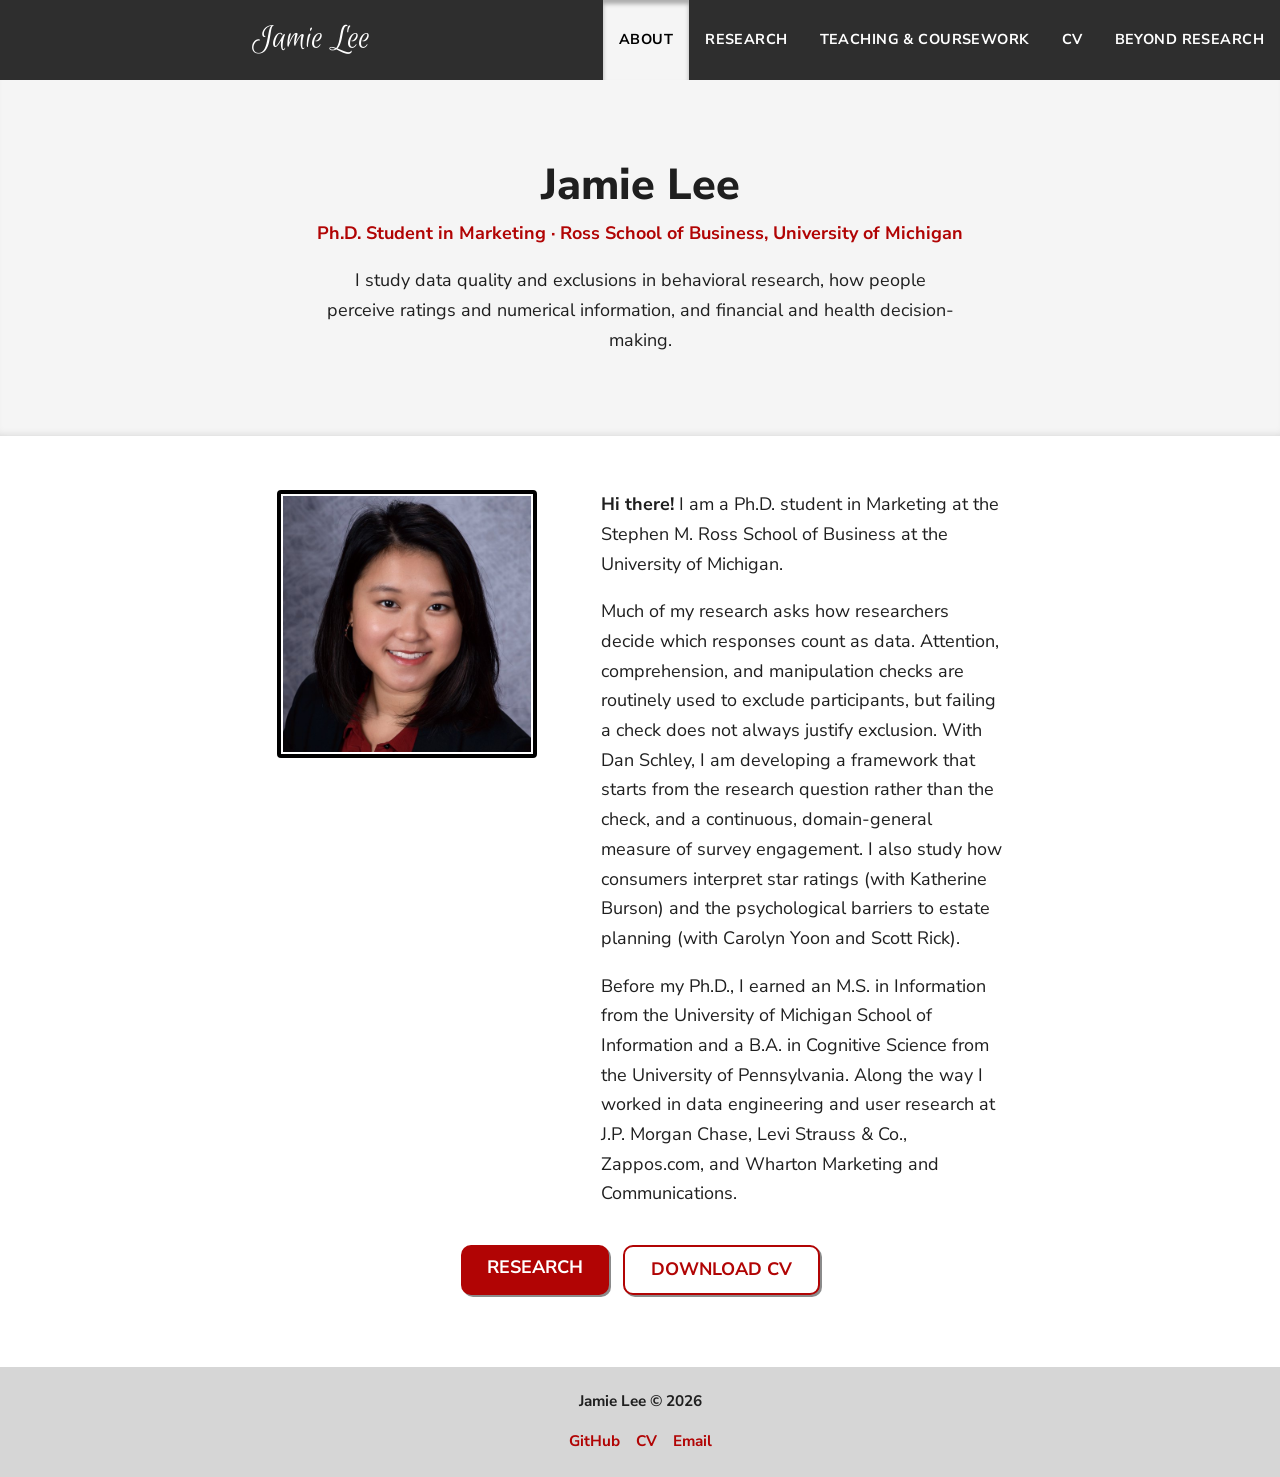
==== index.html @ 676078cd "Add files via upload" ====
<!DOCTYPE html>
<html lang="en">
<head>
    <meta charset="UTF-8">
    <meta name="viewport" content="width=device-width, initial-scale=1.0">
    <meta name="description" content="Jamie Lee, PhD student in Marketing. Research on response quality, measurement, and exclusion in consumer research.">
    <title>Jamie Lee | About</title>
    <link rel="preconnect" href="https://fonts.googleapis.com">
    <link rel="stylesheet" href="https://fonts.googleapis.com/css2?family=Nunito+Sans:wght@400;700;800&family=Euphoria+Script&display=swap">
    <link rel="stylesheet" href="css/style.css">
</head>
<body>
    <header>
        <div id="skip"><a href="#main_content">Skip to Main Content</a></div>
        <a id="logo" href="index.html">Jamie Lee</a>
        <nav aria-label="Main">
            <div class="nav_links" id="nav_links">
                <a href="index.html" class="current" aria-current="page">About</a>
                <a href="research.html">Research</a>
                <a href="teaching.html">Teaching &amp; Coursework</a>
                <a href="cv.html">CV</a>
                <a href="beyond.html">Beyond Research</a>
            </div>
            <button class="hamburger" aria-label="Open navigation menu" aria-controls="nav_links" aria-expanded="false">
                <span></span><span></span><span></span>
            </button>
        </nav>
    </header>

    <main id="main_content">
        <div class="welcome">
            <h1>Jamie Lee</h1>
            <p class="tagline">Ph.D. Student in Marketing &middot; Ross School of Business, University of Michigan</p>
            <p class="interests">I study data quality and exclusions in behavioral research, how people perceive ratings and numerical information, and financial and health decision-making.</p>
        </div>

        <div class="bio">
            <img src="images/headshot.jpg" alt="Headshot of Jamie Lee">
            <div>
                <p><b>Hi there!</b> I am a Ph.D. student in Marketing at the Stephen M. Ross School of Business at the University of Michigan.</p>
                <p>Much of my research asks how researchers decide which responses count as data. Attention, comprehension, and manipulation checks are routinely used to exclude participants, but failing a check does not always justify exclusion. With Dan Schley, I am developing a framework that starts from the research question rather than the check, and a continuous, domain-general measure of survey engagement. I also study how consumers interpret star ratings (with Katherine Burson) and the psychological barriers to estate planning (with Carolyn Yoon and Scott Rick).</p>
                <p>Before my Ph.D., I earned an M.S. in Information from the University of Michigan School of Information and a B.A. in Cognitive Science from the University of Pennsylvania. Along the way I worked in data engineering and user research at J.P. Morgan Chase, Levi Strauss &amp; Co., Zappos.com, and Wharton Marketing and Communications.</p>
            </div>
        </div>

        <div class="button_row">
            <a class="button" href="research.html">Research</a>
            <a class="button secondary" href="files/cv.pdf" target="_blank" rel="noopener">Download CV</a>
        </div>
    </main>

    <footer>
        <p><strong>Jamie Lee &copy; <span id="year"></span></strong></p>
        <p><a href="https://github.com/jamclee" target="_blank" rel="noopener">GitHub</a><a href="cv.html">CV</a><a href="mailto:jamclee@umich.edu">Email</a></p>
    </footer>

    <script src="js/hamburger.js"></script>
</body>
</html>
---- css/style.css ----
/* Visual identity carried over from portfolio-2021:
   dark fixed header, script-font logo, crimson accents, light-gray footer. */

:root {
    --header-bg: #2e2e2e;
    --accent: rgb(177, 4, 4);
    --accent-dark: rgb(126, 2, 2);
    --menu-bg: rgb(245, 245, 245);
    --footer-bg: #d6d6d6;
    --text: #1f1f1f;
    --muted: #5a5a5a;
    --rule: #dcdcdc;
    --header-h: 80px;
}

*, *::before, *::after { box-sizing: border-box; }

html { scroll-behavior: smooth; }

body {
    margin: 0;
    font-family: "Nunito Sans", sans-serif;
    font-size: 17px;
    line-height: 1.65;
    color: var(--text);
    padding-top: var(--header-h);
}

h1, h2, h3, p, ul { margin: 0; }

a { color: var(--accent); font-weight: 700; text-decoration: none; }
a:hover { background-color: var(--accent); color: white; }

:focus-visible {
    outline: 3px solid var(--accent-dark);
    outline-offset: 2px;
}

/* ---------- Header & navigation ---------- */

header {
    position: fixed;
    top: 0;
    width: 100%;
    height: var(--header-h);
    background-color: var(--header-bg);
    z-index: 10;
    display: flex;
    align-items: center;
    justify-content: space-between;
}

#skip a {
    position: absolute;
    top: calc(var(--header-h) + 20px);
    left: -300px;
    padding: 7px;
    background-color: var(--accent-dark);
    color: white;
    border-radius: 0 5px 5px 0;
    transition: left 0.6s ease-out;
}
#skip a:focus { left: 0; }

#logo {
    margin-left: 20px;
    font-family: "Euphoria Script", cursive;
    font-size: 2em;
    color: white;
    font-weight: 400;
}
#logo:hover { background: none; }

.nav_links {
    display: none;
    position: absolute;
    top: var(--header-h);
    right: 0;
    width: 100%;
    background-color: var(--menu-bg);
    box-shadow: 0 2px 4px rgba(0, 0, 0, 0.2);
}
.nav_links.fadein {
    display: flex;
    flex-direction: column;
    animation: fadein 0.25s;
}
@keyframes fadein { from { opacity: 0; } to { opacity: 1; } }

.nav_links a {
    padding: 15px 20px;
    text-align: right;
    color: black;
    text-transform: uppercase;
    font-size: 0.9em;
    letter-spacing: 0.03em;
}
.nav_links a.current,
.nav_links a:hover {
    background-color: var(--accent);
    color: white;
    box-shadow: inset 0 4px 4px rgba(0, 0, 0, 0.3);
}

.hamburger {
    padding: 20px;
    cursor: pointer;
    background: transparent;
    border: none;
}
.hamburger.open { background-color: var(--menu-bg); }
.hamburger span {
    display: block;
    width: 36px;
    height: 3px;
    margin: 7px auto;
    background-color: white;
}
.hamburger.open span { background-color: black; }

/* ---------- Main layout ---------- */

main {
    max-width: 880px;
    margin: 0 auto;
    padding: 6vh 6vw 8vh;
    min-height: calc(100vh - var(--header-h) - 100px);
}

.page_title {
    font-size: 2em;
    font-weight: 800;
    text-align: center;
    line-height: 1.2;
}
.page_subtitle {
    text-align: center;
    color: var(--accent);
    font-weight: 700;
    margin: 8px 0 5vh;
}

section + section { margin-top: 6vh; }

h2 {
    font-size: 1.3em;
    font-weight: 800;
    padding-bottom: 6px;
    margin-bottom: 18px;
    border-bottom: 3px solid var(--accent);
    display: inline-block;
}

h3 { font-size: 1.05em; font-weight: 800; }

p + p { margin-top: 1em; }

.muted { color: var(--muted); font-size: 0.92em; }

/* Placeholder text to replace before publishing */
.todo {
    background-color: #fff3b0;
    border-radius: 3px;
    padding: 0 3px;
}

/* ---------- About (home) ---------- */

.welcome {
    margin: -6vh calc(50% - 50vw) 6vh;
    padding: 9vh 6vw;
    background-color: var(--menu-bg);
    box-shadow: inset 0 -6px 8px -6px rgba(0, 0, 0, 0.15);
    text-align: center;
}
.welcome h1 { font-size: 2.4em; font-weight: 800; line-height: 1.1; }
.welcome .tagline {
    margin-top: 10px;
    color: var(--accent);
    font-weight: 700;
}
.welcome .interests {
    max-width: 640px;
    margin: 18px auto 0;
}

.bio {
    display: flex;
    flex-direction: column;
    align-items: center;
    gap: 4vh;
}
.bio img {
    width: 70vw;
    max-width: 260px;
    padding: 2px;
    border: 4px solid black;
    border-radius: 4px;
}

.button_row {
    display: flex;
    flex-wrap: wrap;
    justify-content: center;
    gap: 14px;
    margin-top: 4vh;
}
.button {
    display: inline-block;
    padding: 8px 26px;
    border-radius: 10px;
    background-color: var(--accent);
    color: white;
    text-transform: uppercase;
    box-shadow: 2px 2px rgb(139, 139, 139);
}
.button.secondary {
    background-color: white;
    color: var(--accent);
    border: 2px solid var(--accent);
}
.button:hover { opacity: 0.85; background-color: var(--accent); color: white; }

/* ---------- Entry lists (research, CV, teaching) ---------- */

.entry {
    padding: 18px 0;
    border-bottom: 1px solid var(--rule);
}
.entry:last-child { border-bottom: none; }

.entry_head {
    display: flex;
    flex-wrap: wrap;
    justify-content: space-between;
    gap: 4px 16px;
}
.entry_meta { color: var(--muted); font-size: 0.92em; white-space: nowrap; }

.status {
    display: inline-block;
    margin-top: 4px;
    padding: 1px 10px;
    border-radius: 999px;
    font-size: 0.8em;
    font-weight: 700;
    background-color: #fddcdc;
    color: var(--accent-dark);
}

details { margin-top: 8px; }
summary {
    cursor: pointer;
    color: var(--accent);
    font-weight: 700;
    font-size: 0.92em;
}
details p { margin-top: 8px; }

ul.plain { list-style: none; padding: 0; }
ul.plain li + li { margin-top: 6px; }

/* ---------- Beyond research cards ---------- */

.cards {
    display: grid;
    grid-template-columns: 1fr;
    gap: 24px;
}
.card {
    border: 1px solid var(--rule);
    border-radius: 6px;
    box-shadow: 2px 2px rgba(136, 136, 136, 0.5);
    padding: 22px;
}
.card h3 { color: var(--accent); margin-bottom: 8px; }



/* ---------- Footer ---------- */

footer {
    background-color: var(--footer-bg);
    text-align: center;
    font-size: 0.85em;
    padding: 22px 10px;
}
footer a { margin: 0 8px; }

/* ---------- Breakpoints ---------- */

@media (min-width: 600px) {
    .cards { grid-template-columns: 1fr 1fr; }
}

@media (min-width: 900px) {
    body { font-size: 18px; }

    .hamburger { display: none; }

    .nav_links,
    .nav_links.fadein {
        display: flex;
        flex-direction: row;
        position: static;
        width: auto;
        height: var(--header-h);
        background: transparent;
        box-shadow: none;
        animation: none;
    }
    .nav_links a {
        display: flex;
        align-items: center;
        padding: 0 16px;
        color: white;
        font-size: 0.8em;
    }
    .nav_links a.current,
    .nav_links a:hover {
        background-color: var(--menu-bg);
        color: black;
    }

    .bio {
        flex-direction: row;
        align-items: flex-start;
        gap: 5vw;
    }
    .bio img { flex: 0 0 240px; }
}

@media (prefers-reduced-motion: reduce) {
    html { scroll-behavior: auto; }
    .nav_links.fadein { animation: none; }
    #skip a { transition: none; }
}

/* ---------- Teaching extras ---------- */

blockquote {
    margin: 10px 0 0;
    padding: 4px 0 4px 16px;
    border-left: 3px solid #fddcdc;
    font-style: italic;
}

.two_col {
    display: grid;
    grid-template-columns: 1fr;
    gap: 24px;
}
.two_col h3 { margin-bottom: 8px; }

@media (min-width: 760px) {
    .two_col { grid-template-columns: 1fr 1fr; }
}
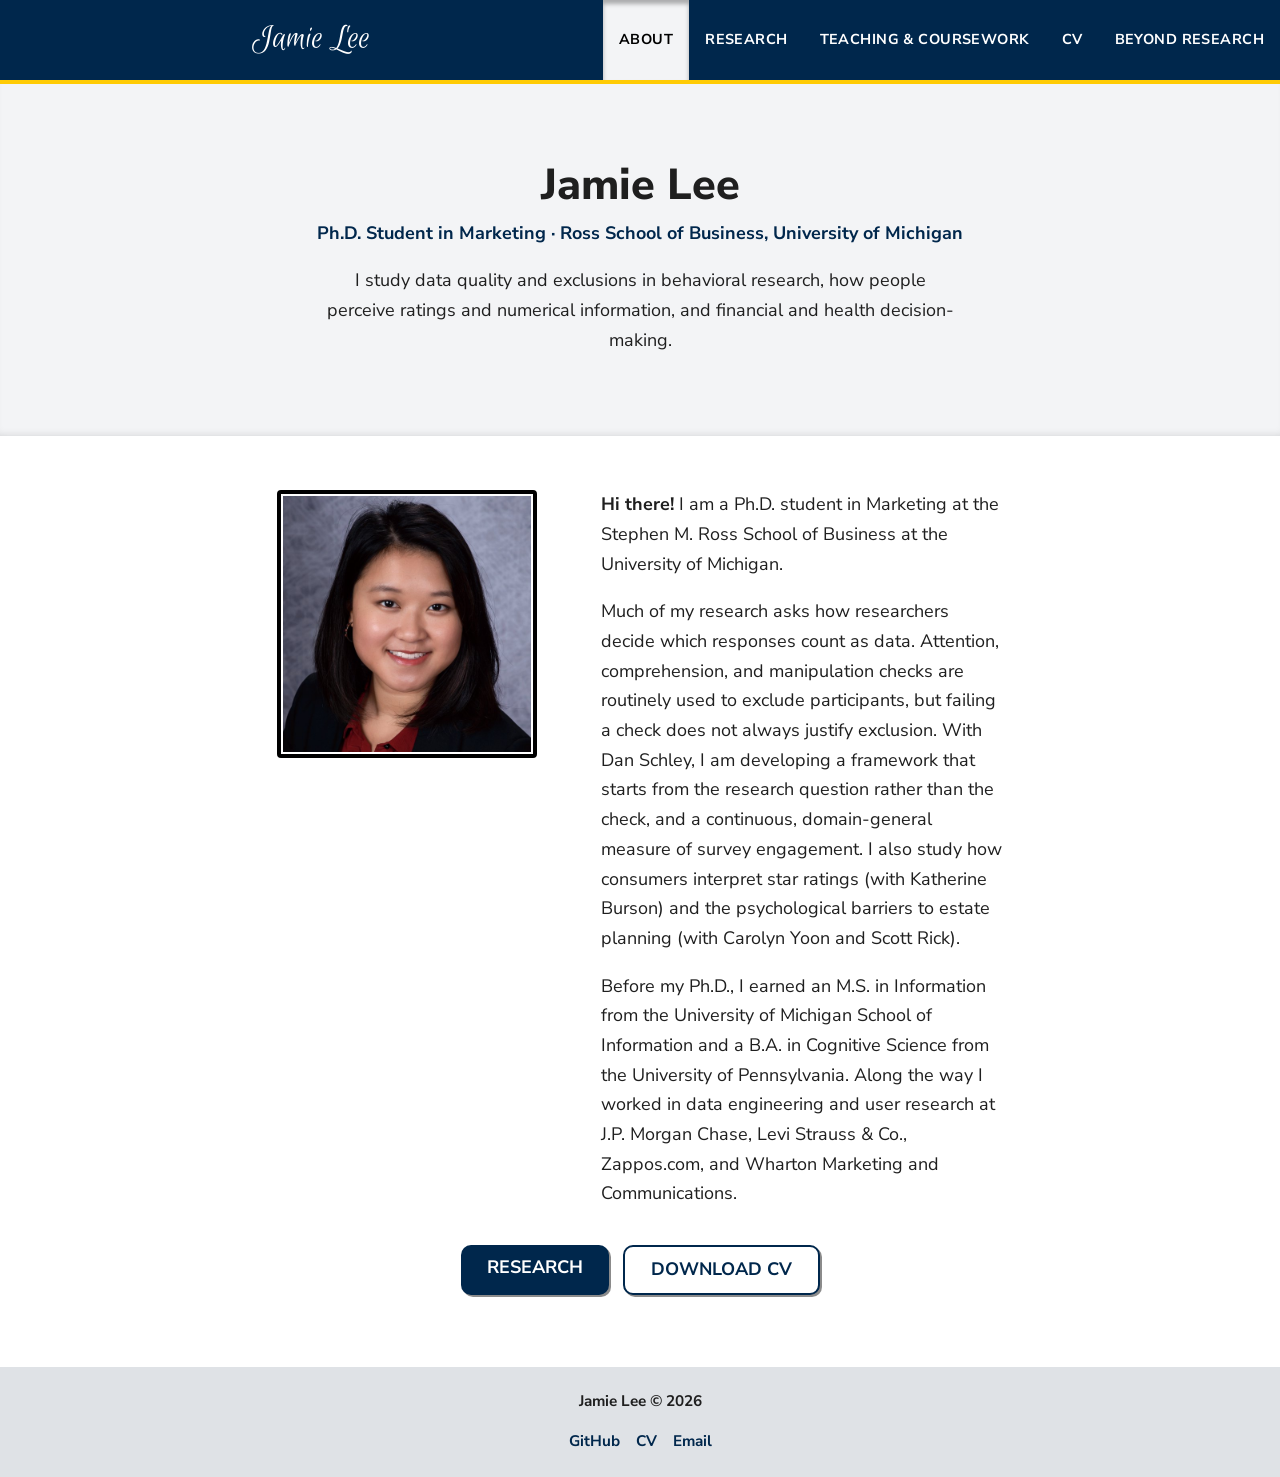
==== commit 0e2250eb: "Add files via upload" ====
--- a/index.html
+++ b/index.html
@@ -1,59 +1,61 @@
-<!DOCTYPE html>
-<html lang="en">
-<head>
-    <meta charset="UTF-8">
-    <meta name="viewport" content="width=device-width, initial-scale=1.0">
-    <meta name="description" content="Jamie Lee, PhD student in Marketing. Research on response quality, measurement, and exclusion in consumer research.">
-    <title>Jamie Lee | About</title>
-    <link rel="preconnect" href="https://fonts.googleapis.com">
-    <link rel="stylesheet" href="https://fonts.googleapis.com/css2?family=Nunito+Sans:wght@400;700;800&family=Euphoria+Script&display=swap">
-    <link rel="stylesheet" href="css/style.css">
-</head>
-<body>
-    <header>
-        <div id="skip"><a href="#main_content">Skip to Main Content</a></div>
-        <a id="logo" href="index.html">Jamie Lee</a>
-        <nav aria-label="Main">
-            <div class="nav_links" id="nav_links">
-                <a href="index.html" class="current" aria-current="page">About</a>
-                <a href="research.html">Research</a>
-                <a href="teaching.html">Teaching &amp; Coursework</a>
-                <a href="cv.html">CV</a>
-                <a href="beyond.html">Beyond Research</a>
-            </div>
-            <button class="hamburger" aria-label="Open navigation menu" aria-controls="nav_links" aria-expanded="false">
-                <span></span><span></span><span></span>
-            </button>
-        </nav>
-    </header>
-
-    <main id="main_content">
-        <div class="welcome">
-            <h1>Jamie Lee</h1>
-            <p class="tagline">Ph.D. Student in Marketing &middot; Ross School of Business, University of Michigan</p>
-            <p class="interests">I study data quality and exclusions in behavioral research, how people perceive ratings and numerical information, and financial and health decision-making.</p>
-        </div>
-
-        <div class="bio">
-            <img src="images/headshot.jpg" alt="Headshot of Jamie Lee">
-            <div>
-                <p><b>Hi there!</b> I am a Ph.D. student in Marketing at the Stephen M. Ross School of Business at the University of Michigan.</p>
-                <p>Much of my research asks how researchers decide which responses count as data. Attention, comprehension, and manipulation checks are routinely used to exclude participants, but failing a check does not always justify exclusion. With Dan Schley, I am developing a framework that starts from the research question rather than the check, and a continuous, domain-general measure of survey engagement. I also study how consumers interpret star ratings (with Katherine Burson) and the psychological barriers to estate planning (with Carolyn Yoon and Scott Rick).</p>
-                <p>Before my Ph.D., I earned an M.S. in Information from the University of Michigan School of Information and a B.A. in Cognitive Science from the University of Pennsylvania. Along the way I worked in data engineering and user research at J.P. Morgan Chase, Levi Strauss &amp; Co., Zappos.com, and Wharton Marketing and Communications.</p>
-            </div>
-        </div>
-
-        <div class="button_row">
-            <a class="button" href="research.html">Research</a>
-            <a class="button secondary" href="files/cv.pdf" target="_blank" rel="noopener">Download CV</a>
-        </div>
-    </main>
-
-    <footer>
-        <p><strong>Jamie Lee &copy; <span id="year"></span></strong></p>
-        <p><a href="https://github.com/jamclee" target="_blank" rel="noopener">GitHub</a><a href="cv.html">CV</a><a href="mailto:jamclee@umich.edu">Email</a></p>
-    </footer>
-
-    <script src="js/hamburger.js"></script>
-</body>
-</html>
+<!DOCTYPE html>
+<html lang="en">
+<head>
+    <meta charset="UTF-8">
+    <meta name="viewport" content="width=device-width, initial-scale=1.0">
+    <!-- Keeps search engines from listing the site. Delete this line when you are ready to be found. -->
+    <meta name="robots" content="noindex, nofollow">
+    <meta name="description" content="Jamie Lee, PhD student in Marketing. Research on response quality, measurement, and exclusion in consumer research.">
+    <title>Jamie Lee | About</title>
+    <link rel="preconnect" href="https://fonts.googleapis.com">
+    <link rel="stylesheet" href="https://fonts.googleapis.com/css2?family=Nunito+Sans:wght@400;700;800&family=Euphoria+Script&display=swap">
+    <link rel="stylesheet" href="css/style.css">
+</head>
+<body>
+    <header>
+        <div id="skip"><a href="#main_content">Skip to Main Content</a></div>
+        <a id="logo" href="index.html">Jamie Lee</a>
+        <nav aria-label="Main">
+            <div class="nav_links" id="nav_links">
+                <a href="index.html" class="current" aria-current="page">About</a>
+                <a href="research.html">Research</a>
+                <a href="teaching.html">Teaching &amp; Coursework</a>
+                <a href="cv.html">CV</a>
+                <a href="beyond.html">Beyond Research</a>
+            </div>
+            <button class="hamburger" aria-label="Open navigation menu" aria-controls="nav_links" aria-expanded="false">
+                <span></span><span></span><span></span>
+            </button>
+        </nav>
+    </header>
+
+    <main id="main_content">
+        <div class="welcome">
+            <h1>Jamie Lee</h1>
+            <p class="tagline">Ph.D. Student in Marketing &middot; Ross School of Business, University of Michigan</p>
+            <p class="interests">I study data quality and exclusions in behavioral research, how people perceive ratings and numerical information, and financial and health decision-making.</p>
+        </div>
+
+        <div class="bio">
+            <img src="images/headshot.jpg" alt="Headshot of Jamie Lee">
+            <div>
+                <p><b>Hi there!</b> I am a Ph.D. student in Marketing at the Stephen M. Ross School of Business at the University of Michigan.</p>
+                <p>Much of my research asks how researchers decide which responses count as data. Attention, comprehension, and manipulation checks are routinely used to exclude participants, but failing a check does not always justify exclusion. With Dan Schley, I am developing a framework that starts from the research question rather than the check, and a continuous, domain-general measure of survey engagement. I also study how consumers interpret star ratings (with Katherine Burson) and the psychological barriers to estate planning (with Carolyn Yoon and Scott Rick).</p>
+                <p>Before my Ph.D., I earned an M.S. in Information from the University of Michigan School of Information and a B.A. in Cognitive Science from the University of Pennsylvania. Along the way I worked in data engineering and user research at J.P. Morgan Chase, Levi Strauss &amp; Co., Zappos.com, and Wharton Marketing and Communications.</p>
+            </div>
+        </div>
+
+        <div class="button_row">
+            <a class="button" href="research.html">Research</a>
+            <a class="button secondary" href="files/cv.pdf" target="_blank" rel="noopener">Download CV</a>
+        </div>
+    </main>
+
+    <footer>
+        <p><strong>Jamie Lee &copy; <span id="year"></span></strong></p>
+        <p><a href="https://github.com/jamclee" target="_blank" rel="noopener">GitHub</a><a href="cv.html">CV</a><a href="mailto:jamclee@umich.edu">Email</a></p>
+    </footer>
+
+    <script src="js/hamburger.js"></script>
+</body>
+</html>
--- a/css/style.css
+++ b/css/style.css
@@ -1,357 +1,392 @@
-/* Visual identity carried over from portfolio-2021:
-   dark fixed header, script-font logo, crimson accents, light-gray footer. */
-
-:root {
-    --header-bg: #2e2e2e;
-    --accent: rgb(177, 4, 4);
-    --accent-dark: rgb(126, 2, 2);
-    --menu-bg: rgb(245, 245, 245);
-    --footer-bg: #d6d6d6;
-    --text: #1f1f1f;
-    --muted: #5a5a5a;
-    --rule: #dcdcdc;
-    --header-h: 80px;
-}
-
-*, *::before, *::after { box-sizing: border-box; }
-
-html { scroll-behavior: smooth; }
-
-body {
-    margin: 0;
-    font-family: "Nunito Sans", sans-serif;
-    font-size: 17px;
-    line-height: 1.65;
-    color: var(--text);
-    padding-top: var(--header-h);
-}
-
-h1, h2, h3, p, ul { margin: 0; }
-
-a { color: var(--accent); font-weight: 700; text-decoration: none; }
-a:hover { background-color: var(--accent); color: white; }
-
-:focus-visible {
-    outline: 3px solid var(--accent-dark);
-    outline-offset: 2px;
-}
-
-/* ---------- Header & navigation ---------- */
-
-header {
-    position: fixed;
-    top: 0;
-    width: 100%;
-    height: var(--header-h);
-    background-color: var(--header-bg);
-    z-index: 10;
-    display: flex;
-    align-items: center;
-    justify-content: space-between;
-}
-
-#skip a {
-    position: absolute;
-    top: calc(var(--header-h) + 20px);
-    left: -300px;
-    padding: 7px;
-    background-color: var(--accent-dark);
-    color: white;
-    border-radius: 0 5px 5px 0;
-    transition: left 0.6s ease-out;
-}
-#skip a:focus { left: 0; }
-
-#logo {
-    margin-left: 20px;
-    font-family: "Euphoria Script", cursive;
-    font-size: 2em;
-    color: white;
-    font-weight: 400;
-}
-#logo:hover { background: none; }
-
-.nav_links {
-    display: none;
-    position: absolute;
-    top: var(--header-h);
-    right: 0;
-    width: 100%;
-    background-color: var(--menu-bg);
-    box-shadow: 0 2px 4px rgba(0, 0, 0, 0.2);
-}
-.nav_links.fadein {
-    display: flex;
-    flex-direction: column;
-    animation: fadein 0.25s;
-}
-@keyframes fadein { from { opacity: 0; } to { opacity: 1; } }
-
-.nav_links a {
-    padding: 15px 20px;
-    text-align: right;
-    color: black;
-    text-transform: uppercase;
-    font-size: 0.9em;
-    letter-spacing: 0.03em;
-}
-.nav_links a.current,
-.nav_links a:hover {
-    background-color: var(--accent);
-    color: white;
-    box-shadow: inset 0 4px 4px rgba(0, 0, 0, 0.3);
-}
-
-.hamburger {
-    padding: 20px;
-    cursor: pointer;
-    background: transparent;
-    border: none;
-}
-.hamburger.open { background-color: var(--menu-bg); }
-.hamburger span {
-    display: block;
-    width: 36px;
-    height: 3px;
-    margin: 7px auto;
-    background-color: white;
-}
-.hamburger.open span { background-color: black; }
-
-/* ---------- Main layout ---------- */
-
-main {
-    max-width: 880px;
-    margin: 0 auto;
-    padding: 6vh 6vw 8vh;
-    min-height: calc(100vh - var(--header-h) - 100px);
-}
-
-.page_title {
-    font-size: 2em;
-    font-weight: 800;
-    text-align: center;
-    line-height: 1.2;
-}
-.page_subtitle {
-    text-align: center;
-    color: var(--accent);
-    font-weight: 700;
-    margin: 8px 0 5vh;
-}
-
-section + section { margin-top: 6vh; }
-
-h2 {
-    font-size: 1.3em;
-    font-weight: 800;
-    padding-bottom: 6px;
-    margin-bottom: 18px;
-    border-bottom: 3px solid var(--accent);
-    display: inline-block;
-}
-
-h3 { font-size: 1.05em; font-weight: 800; }
-
-p + p { margin-top: 1em; }
-
-.muted { color: var(--muted); font-size: 0.92em; }
-
-/* Placeholder text to replace before publishing */
-.todo {
-    background-color: #fff3b0;
-    border-radius: 3px;
-    padding: 0 3px;
-}
-
-/* ---------- About (home) ---------- */
-
-.welcome {
-    margin: -6vh calc(50% - 50vw) 6vh;
-    padding: 9vh 6vw;
-    background-color: var(--menu-bg);
-    box-shadow: inset 0 -6px 8px -6px rgba(0, 0, 0, 0.15);
-    text-align: center;
-}
-.welcome h1 { font-size: 2.4em; font-weight: 800; line-height: 1.1; }
-.welcome .tagline {
-    margin-top: 10px;
-    color: var(--accent);
-    font-weight: 700;
-}
-.welcome .interests {
-    max-width: 640px;
-    margin: 18px auto 0;
-}
-
-.bio {
-    display: flex;
-    flex-direction: column;
-    align-items: center;
-    gap: 4vh;
-}
-.bio img {
-    width: 70vw;
-    max-width: 260px;
-    padding: 2px;
-    border: 4px solid black;
-    border-radius: 4px;
-}
-
-.button_row {
-    display: flex;
-    flex-wrap: wrap;
-    justify-content: center;
-    gap: 14px;
-    margin-top: 4vh;
-}
-.button {
-    display: inline-block;
-    padding: 8px 26px;
-    border-radius: 10px;
-    background-color: var(--accent);
-    color: white;
-    text-transform: uppercase;
-    box-shadow: 2px 2px rgb(139, 139, 139);
-}
-.button.secondary {
-    background-color: white;
-    color: var(--accent);
-    border: 2px solid var(--accent);
-}
-.button:hover { opacity: 0.85; background-color: var(--accent); color: white; }
-
-/* ---------- Entry lists (research, CV, teaching) ---------- */
-
-.entry {
-    padding: 18px 0;
-    border-bottom: 1px solid var(--rule);
-}
-.entry:last-child { border-bottom: none; }
-
-.entry_head {
-    display: flex;
-    flex-wrap: wrap;
-    justify-content: space-between;
-    gap: 4px 16px;
-}
-.entry_meta { color: var(--muted); font-size: 0.92em; white-space: nowrap; }
-
-.status {
-    display: inline-block;
-    margin-top: 4px;
-    padding: 1px 10px;
-    border-radius: 999px;
-    font-size: 0.8em;
-    font-weight: 700;
-    background-color: #fddcdc;
-    color: var(--accent-dark);
-}
-
-details { margin-top: 8px; }
-summary {
-    cursor: pointer;
-    color: var(--accent);
-    font-weight: 700;
-    font-size: 0.92em;
-}
-details p { margin-top: 8px; }
-
-ul.plain { list-style: none; padding: 0; }
-ul.plain li + li { margin-top: 6px; }
-
-/* ---------- Beyond research cards ---------- */
-
-.cards {
-    display: grid;
-    grid-template-columns: 1fr;
-    gap: 24px;
-}
-.card {
-    border: 1px solid var(--rule);
-    border-radius: 6px;
-    box-shadow: 2px 2px rgba(136, 136, 136, 0.5);
-    padding: 22px;
-}
-.card h3 { color: var(--accent); margin-bottom: 8px; }
-
-
-
-/* ---------- Footer ---------- */
-
-footer {
-    background-color: var(--footer-bg);
-    text-align: center;
-    font-size: 0.85em;
-    padding: 22px 10px;
-}
-footer a { margin: 0 8px; }
-
-/* ---------- Breakpoints ---------- */
-
-@media (min-width: 600px) {
-    .cards { grid-template-columns: 1fr 1fr; }
-}
-
-@media (min-width: 900px) {
-    body { font-size: 18px; }
-
-    .hamburger { display: none; }
-
-    .nav_links,
-    .nav_links.fadein {
-        display: flex;
-        flex-direction: row;
-        position: static;
-        width: auto;
-        height: var(--header-h);
-        background: transparent;
-        box-shadow: none;
-        animation: none;
-    }
-    .nav_links a {
-        display: flex;
-        align-items: center;
-        padding: 0 16px;
-        color: white;
-        font-size: 0.8em;
-    }
-    .nav_links a.current,
-    .nav_links a:hover {
-        background-color: var(--menu-bg);
-        color: black;
-    }
-
-    .bio {
-        flex-direction: row;
-        align-items: flex-start;
-        gap: 5vw;
-    }
-    .bio img { flex: 0 0 240px; }
-}
-
-@media (prefers-reduced-motion: reduce) {
-    html { scroll-behavior: auto; }
-    .nav_links.fadein { animation: none; }
-    #skip a { transition: none; }
-}
-
-/* ---------- Teaching extras ---------- */
-
-blockquote {
-    margin: 10px 0 0;
-    padding: 4px 0 4px 16px;
-    border-left: 3px solid #fddcdc;
-    font-style: italic;
-}
-
-.two_col {
-    display: grid;
-    grid-template-columns: 1fr;
-    gap: 24px;
-}
-.two_col h3 { margin-bottom: 8px; }
-
-@media (min-width: 760px) {
-    .two_col { grid-template-columns: 1fr 1fr; }
-}
+/* Layout carried over from portfolio-2021; colors are a muted Michigan palette:
+   navy (Michigan Blue) header and accents, grays, and a thin maize stripe. */
+
+:root {
+    --header-bg: #00274c;   /* Michigan Blue */
+    --accent: #00274c;
+    --accent-dark: #001a33;
+    --maize: #ffcb05;       /* used only as thin accent lines */
+    --tint: #e8edf3;        /* light gray-blue for tags and quotes */
+    --menu-bg: #f3f4f6;
+    --footer-bg: #dfe2e6;
+    --text: #1f1f1f;
+    --muted: #5a5a5a;
+    --rule: #dcdcdc;
+    --header-h: 80px;
+}
+
+*, *::before, *::after { box-sizing: border-box; }
+
+html { scroll-behavior: smooth; }
+
+body {
+    margin: 0;
+    font-family: "Nunito Sans", sans-serif;
+    font-size: 17px;
+    line-height: 1.65;
+    color: var(--text);
+    padding-top: var(--header-h);
+}
+
+h1, h2, h3, p, ul { margin: 0; }
+
+a { color: var(--accent); font-weight: 700; text-decoration: none; }
+a:hover { background-color: var(--accent); color: white; }
+
+:focus-visible {
+    outline: 3px solid var(--accent-dark);
+    outline-offset: 2px;
+}
+
+/* ---------- Header & navigation ---------- */
+
+header {
+    position: fixed;
+    top: 0;
+    width: 100%;
+    height: var(--header-h);
+    background-color: var(--header-bg);
+    z-index: 10;
+    box-shadow: 0 4px 0 var(--maize);
+    display: flex;
+    align-items: center;
+    justify-content: space-between;
+}
+
+#skip a {
+    position: absolute;
+    top: calc(var(--header-h) + 20px);
+    left: -300px;
+    padding: 7px;
+    background-color: var(--accent-dark);
+    color: white;
+    border-radius: 0 5px 5px 0;
+    transition: left 0.6s ease-out;
+}
+#skip a:focus { left: 0; }
+
+#logo {
+    margin-left: 20px;
+    font-family: "Euphoria Script", cursive;
+    font-size: 2em;
+    color: white;
+    font-weight: 400;
+}
+#logo:hover { background: none; }
+
+.nav_links {
+    display: none;
+    position: absolute;
+    top: var(--header-h);
+    right: 0;
+    width: 100%;
+    background-color: var(--menu-bg);
+    box-shadow: 0 2px 4px rgba(0, 0, 0, 0.2);
+}
+.nav_links.fadein {
+    display: flex;
+    flex-direction: column;
+    animation: fadein 0.25s;
+}
+@keyframes fadein { from { opacity: 0; } to { opacity: 1; } }
+
+.nav_links a {
+    padding: 15px 20px;
+    text-align: right;
+    color: black;
+    text-transform: uppercase;
+    font-size: 0.9em;
+    letter-spacing: 0.03em;
+}
+.nav_links a.current,
+.nav_links a:hover {
+    background-color: var(--accent);
+    color: white;
+    box-shadow: inset 0 4px 4px rgba(0, 0, 0, 0.3);
+}
+
+.hamburger {
+    padding: 20px;
+    cursor: pointer;
+    background: transparent;
+    border: none;
+}
+.hamburger.open { background-color: var(--menu-bg); }
+.hamburger span {
+    display: block;
+    width: 36px;
+    height: 3px;
+    margin: 7px auto;
+    background-color: white;
+}
+.hamburger.open span { background-color: black; }
+
+/* ---------- Main layout ---------- */
+
+main {
+    max-width: 880px;
+    margin: 0 auto;
+    padding: 6vh 6vw 8vh;
+    min-height: calc(100vh - var(--header-h) - 100px);
+}
+
+.page_title {
+    font-size: 2em;
+    font-weight: 800;
+    text-align: center;
+    line-height: 1.2;
+}
+.page_subtitle {
+    text-align: center;
+    color: var(--accent);
+    font-weight: 700;
+    margin: 8px 0 5vh;
+}
+
+section + section { margin-top: 6vh; }
+
+h2 {
+    font-size: 1.3em;
+    font-weight: 800;
+    padding-bottom: 6px;
+    margin-bottom: 18px;
+    border-bottom: 3px solid var(--maize);
+    display: inline-block;
+}
+
+h3 { font-size: 1.05em; font-weight: 800; }
+
+p + p { margin-top: 1em; }
+
+.muted { color: var(--muted); font-size: 0.92em; }
+
+/* Placeholder text to replace before publishing */
+.todo {
+    background-color: #fff3b0;
+    border-radius: 3px;
+    padding: 0 3px;
+}
+
+/* ---------- About (home) ---------- */
+
+.welcome {
+    margin: -6vh calc(50% - 50vw) 6vh;
+    padding: 9vh 6vw;
+    background-color: var(--menu-bg);
+    box-shadow: inset 0 -6px 8px -6px rgba(0, 0, 0, 0.15);
+    text-align: center;
+}
+.welcome h1 { font-size: 2.4em; font-weight: 800; line-height: 1.1; }
+.welcome .tagline {
+    margin-top: 10px;
+    color: var(--accent);
+    font-weight: 700;
+}
+.welcome .interests {
+    max-width: 640px;
+    margin: 18px auto 0;
+}
+
+.bio {
+    display: flex;
+    flex-direction: column;
+    align-items: center;
+    gap: 4vh;
+}
+.bio img {
+    width: 70vw;
+    max-width: 260px;
+    padding: 2px;
+    border: 4px solid black;
+    border-radius: 4px;
+}
+
+.button_row {
+    display: flex;
+    flex-wrap: wrap;
+    justify-content: center;
+    gap: 14px;
+    margin-top: 4vh;
+}
+.button {
+    display: inline-block;
+    padding: 8px 26px;
+    border-radius: 10px;
+    background-color: var(--accent);
+    color: white;
+    text-transform: uppercase;
+    box-shadow: 2px 2px rgb(139, 139, 139);
+}
+.button.secondary {
+    background-color: white;
+    color: var(--accent);
+    border: 2px solid var(--accent);
+}
+.button:hover { opacity: 0.85; background-color: var(--accent); color: white; }
+
+/* ---------- Entry lists (research, CV, teaching) ---------- */
+
+.entry {
+    padding: 18px 0;
+    border-bottom: 1px solid var(--rule);
+}
+.entry:last-child { border-bottom: none; }
+
+.entry_head {
+    display: flex;
+    flex-wrap: wrap;
+    justify-content: space-between;
+    gap: 4px 16px;
+}
+.entry_meta { color: var(--muted); font-size: 0.92em; white-space: nowrap; }
+
+.status {
+    display: inline-block;
+    margin-top: 4px;
+    padding: 1px 10px;
+    border-radius: 999px;
+    font-size: 0.8em;
+    font-weight: 700;
+    background-color: var(--tint);
+    color: var(--accent-dark);
+}
+
+details { margin-top: 8px; }
+summary {
+    cursor: pointer;
+    color: var(--accent);
+    font-weight: 700;
+    font-size: 0.92em;
+}
+details p { margin-top: 8px; }
+
+ul.plain { list-style: none; padding: 0; }
+ul.plain li + li { margin-top: 6px; }
+
+/* ---------- Beyond research cards ---------- */
+
+.cards {
+    display: grid;
+    grid-template-columns: 1fr;
+    gap: 24px;
+}
+.card {
+    border: 1px solid var(--rule);
+    border-radius: 6px;
+    box-shadow: 2px 2px rgba(136, 136, 136, 0.5);
+    padding: 22px;
+}
+.card h3 { color: var(--accent); margin-bottom: 8px; }
+
+
+
+/* ---------- Footer ---------- */
+
+footer {
+    background-color: var(--footer-bg);
+    text-align: center;
+    font-size: 0.85em;
+    padding: 22px 10px;
+}
+footer a { margin: 0 8px; }
+
+/* ---------- Breakpoints ---------- */
+
+@media (min-width: 600px) {
+    .cards { grid-template-columns: 1fr 1fr; }
+}
+
+@media (min-width: 900px) {
+    body { font-size: 18px; }
+
+    .hamburger { display: none; }
+
+    .nav_links,
+    .nav_links.fadein {
+        display: flex;
+        flex-direction: row;
+        position: static;
+        width: auto;
+        height: var(--header-h);
+        background: transparent;
+        box-shadow: none;
+        animation: none;
+    }
+    .nav_links a {
+        display: flex;
+        align-items: center;
+        padding: 0 16px;
+        color: white;
+        font-size: 0.8em;
+    }
+    .nav_links a.current,
+    .nav_links a:hover {
+        background-color: var(--menu-bg);
+        color: black;
+    }
+
+    .bio {
+        flex-direction: row;
+        align-items: flex-start;
+        gap: 5vw;
+    }
+    .bio img { flex: 0 0 240px; }
+}
+
+@media (prefers-reduced-motion: reduce) {
+    html { scroll-behavior: auto; }
+    .nav_links.fadein { animation: none; }
+    #skip a { transition: none; }
+}
+
+/* ---------- Teaching extras ---------- */
+
+blockquote {
+    margin: 10px 0 0;
+    padding: 4px 0 4px 16px;
+    border-left: 3px solid var(--maize);
+    font-style: italic;
+}
+
+.two_col {
+    display: grid;
+    grid-template-columns: 1fr;
+    gap: 24px;
+}
+.two_col h3 { margin-bottom: 8px; }
+
+@media (min-width: 760px) {
+    .two_col { grid-template-columns: 1fr 1fr; }
+}
+
+/* ---------- Beyond Research: video links ---------- */
+
+.videos {
+    display: grid;
+    grid-template-columns: 1fr;
+    gap: 20px;
+    margin-top: 20px;
+}
+.video {
+    display: block;
+    font-weight: 400;
+    color: var(--text);
+    border: 1px solid var(--rule);
+    border-radius: 6px;
+    overflow: hidden;
+    box-shadow: 2px 2px rgba(136, 136, 136, 0.35);
+}
+.video:hover { background-color: var(--tint); color: var(--text); }
+.video img {
+    display: block;
+    width: 100%;
+    aspect-ratio: 16 / 9;
+    object-fit: cover;
+    border-bottom: 3px solid var(--maize);
+}
+.video_title { display: block; padding: 10px 14px 0; font-weight: 800; color: var(--accent); }
+.video_meta { display: block; padding: 0 14px 12px; color: var(--muted); font-size: 0.88em; }
+
+@media (min-width: 600px) {
+    .videos { grid-template-columns: 1fr 1fr; }
+}
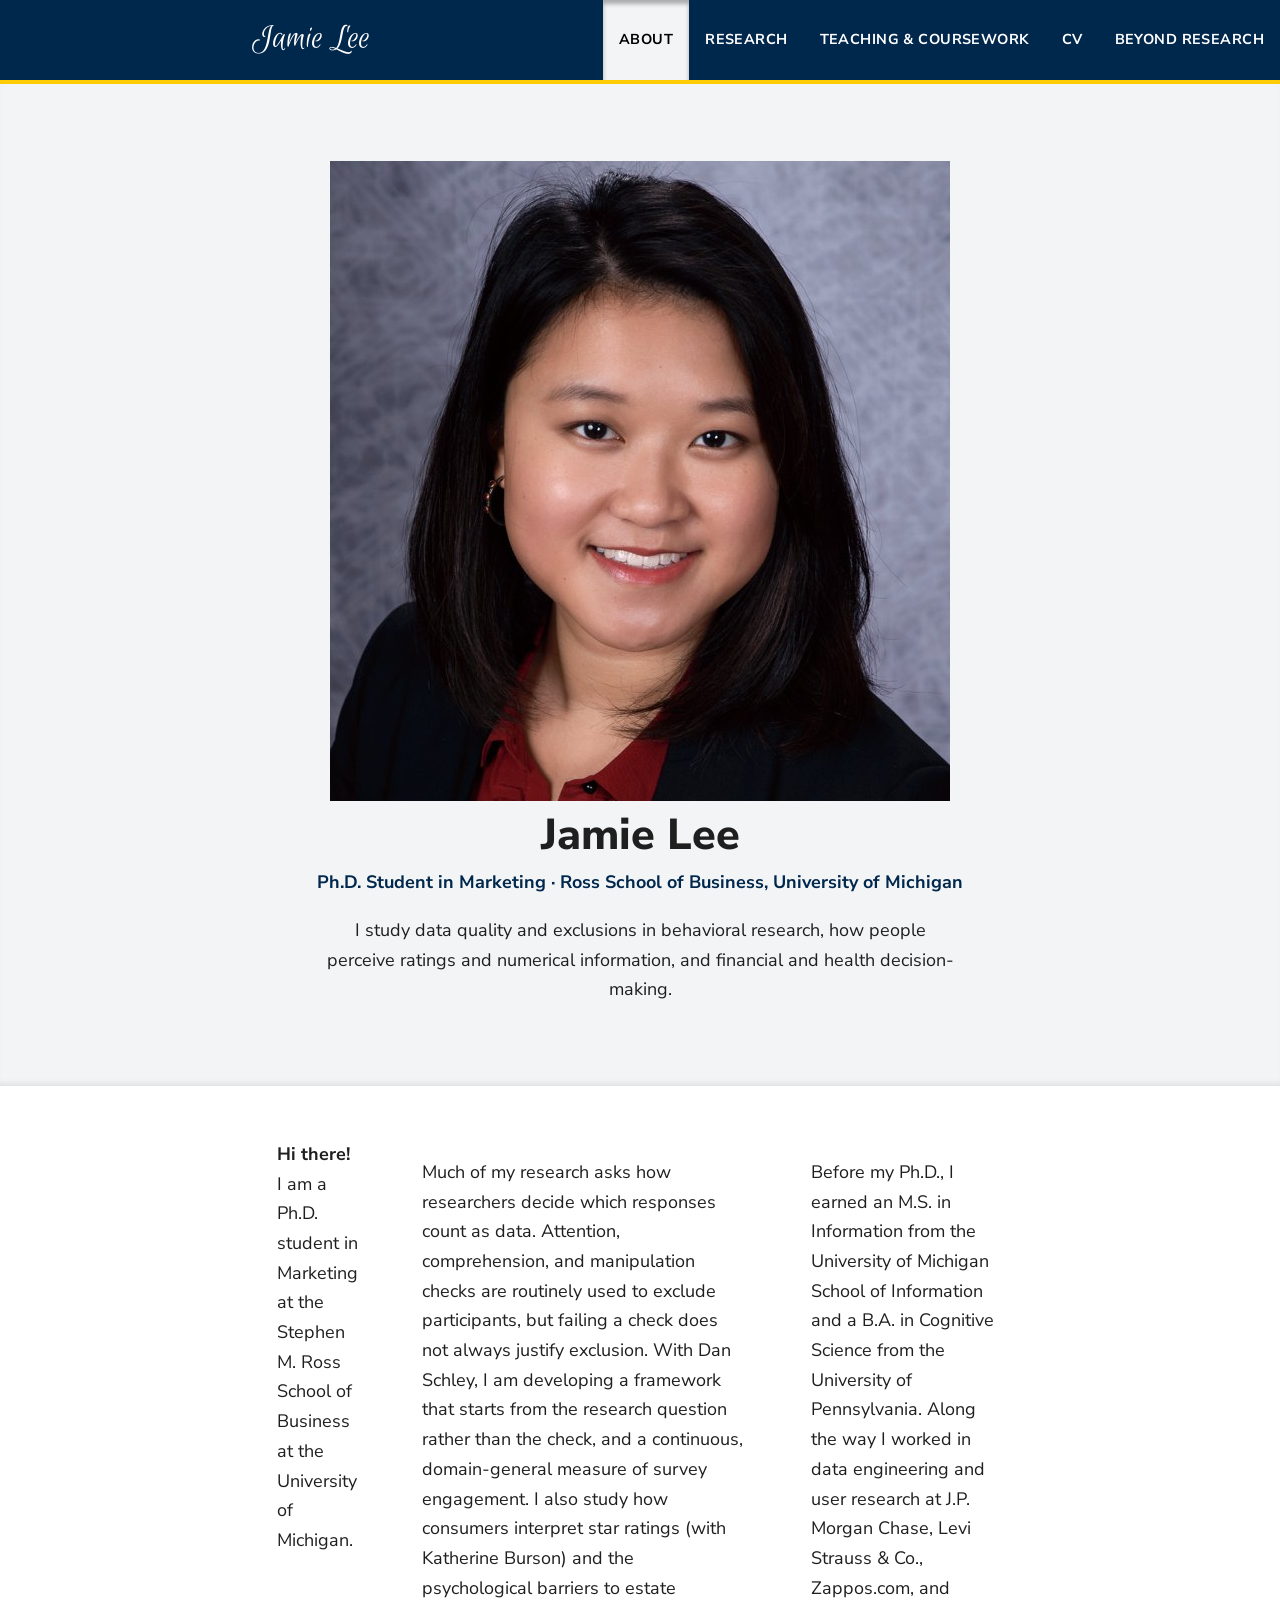
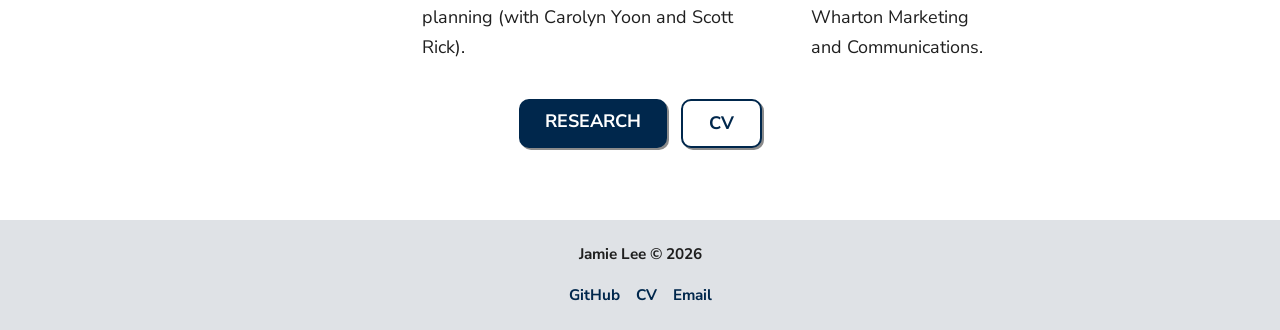
==== commit 548cf22c: "Add files via upload" ====
--- a/index.html
+++ b/index.html
@@ -9,7 +9,7 @@
     <title>Jamie Lee | About</title>
     <link rel="preconnect" href="https://fonts.googleapis.com">
     <link rel="stylesheet" href="https://fonts.googleapis.com/css2?family=Nunito+Sans:wght@400;700;800&family=Euphoria+Script&display=swap">
-    <link rel="stylesheet" href="css/style.css">
+    <link rel="stylesheet" href="css/style.css?v=3">
 </head>
 <body>
     <header>
@@ -31,23 +31,21 @@
 
     <main id="main_content">
         <div class="welcome">
+            <img class="headshot" src="images/headshot.jpg" alt="Headshot of Jamie Lee">
             <h1>Jamie Lee</h1>
             <p class="tagline">Ph.D. Student in Marketing &middot; Ross School of Business, University of Michigan</p>
             <p class="interests">I study data quality and exclusions in behavioral research, how people perceive ratings and numerical information, and financial and health decision-making.</p>
         </div>
 
         <div class="bio">
-            <img src="images/headshot.jpg" alt="Headshot of Jamie Lee">
-            <div>
-                <p><b>Hi there!</b> I am a Ph.D. student in Marketing at the Stephen M. Ross School of Business at the University of Michigan.</p>
-                <p>Much of my research asks how researchers decide which responses count as data. Attention, comprehension, and manipulation checks are routinely used to exclude participants, but failing a check does not always justify exclusion. With Dan Schley, I am developing a framework that starts from the research question rather than the check, and a continuous, domain-general measure of survey engagement. I also study how consumers interpret star ratings (with Katherine Burson) and the psychological barriers to estate planning (with Carolyn Yoon and Scott Rick).</p>
-                <p>Before my Ph.D., I earned an M.S. in Information from the University of Michigan School of Information and a B.A. in Cognitive Science from the University of Pennsylvania. Along the way I worked in data engineering and user research at J.P. Morgan Chase, Levi Strauss &amp; Co., Zappos.com, and Wharton Marketing and Communications.</p>
-            </div>
+            <p><b>Hi there!</b> I am a Ph.D. student in Marketing at the Stephen M. Ross School of Business at the University of Michigan.</p>
+            <p>Much of my research asks how researchers decide which responses count as data. Attention, comprehension, and manipulation checks are routinely used to exclude participants, but failing a check does not always justify exclusion. With Dan Schley, I am developing a framework that starts from the research question rather than the check, and a continuous, domain-general measure of survey engagement. I also study how consumers interpret star ratings (with Katherine Burson) and the psychological barriers to estate planning (with Carolyn Yoon and Scott Rick).</p>
+            <p>Before my Ph.D., I earned an M.S. in Information from the University of Michigan School of Information and a B.A. in Cognitive Science from the University of Pennsylvania. Along the way I worked in data engineering and user research at J.P. Morgan Chase, Levi Strauss &amp; Co., Zappos.com, and Wharton Marketing and Communications.</p>
         </div>
 
         <div class="button_row">
             <a class="button" href="research.html">Research</a>
-            <a class="button secondary" href="files/cv.pdf" target="_blank" rel="noopener">Download CV</a>
+            <a class="button secondary" href="cv.html">CV</a>
         </div>
     </main>
 
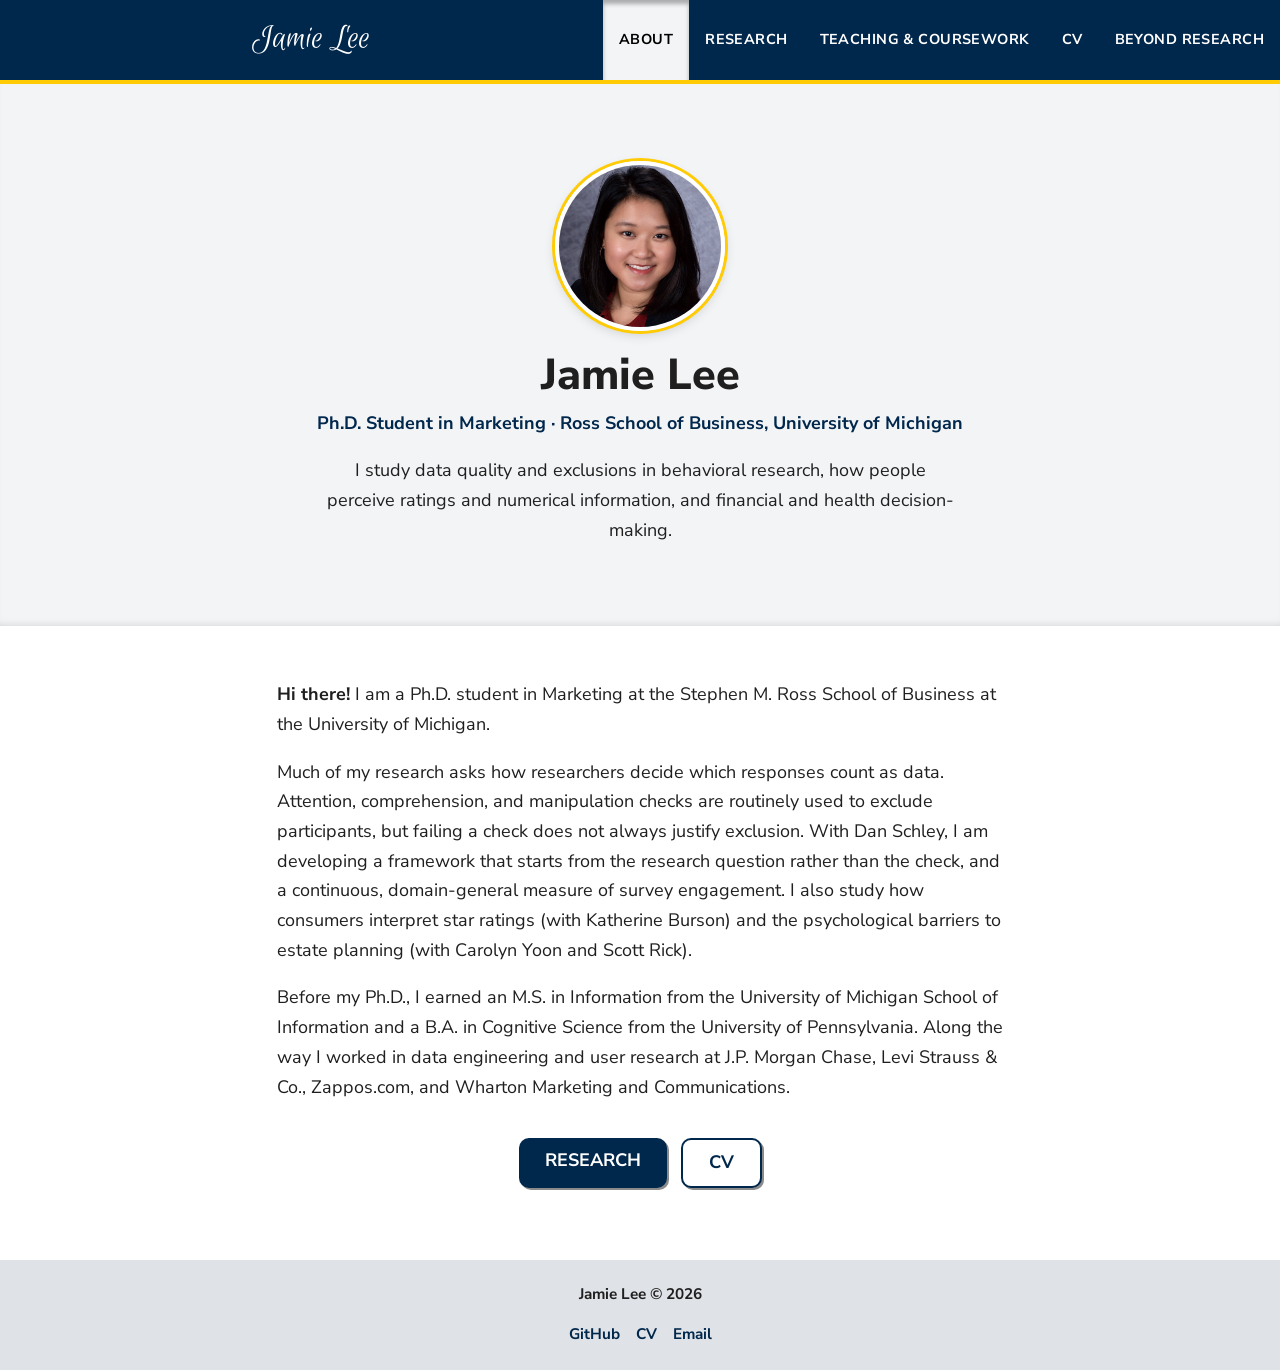
==== commit 7dd85e2f: "Add files via upload" ====
--- a/index.html
+++ b/index.html
@@ -9,7 +9,7 @@
     <title>Jamie Lee | About</title>
     <link rel="preconnect" href="https://fonts.googleapis.com">
     <link rel="stylesheet" href="https://fonts.googleapis.com/css2?family=Nunito+Sans:wght@400;700;800&family=Euphoria+Script&display=swap">
-    <link rel="stylesheet" href="css/style.css?v=3">
+    <link rel="stylesheet" href="css/style.css?v=5">
 </head>
 <body>
     <header>
--- a/css/style.css
+++ b/css/style.css
@@ -188,17 +188,8 @@
 }
 
 .bio {
-    display: flex;
-    flex-direction: column;
-    align-items: center;
-    gap: 4vh;
-}
-.bio img {
-    width: 70vw;
-    max-width: 260px;
-    padding: 2px;
-    border: 4px solid black;
-    border-radius: 4px;
+    max-width: 72ch;
+    margin: 0 auto;
 }
 
 .button_row {
@@ -324,13 +315,6 @@
         background-color: var(--menu-bg);
         color: black;
     }
-
-    .bio {
-        flex-direction: row;
-        align-items: flex-start;
-        gap: 5vw;
-    }
-    .bio img { flex: 0 0 240px; }
 }
 
 @media (prefers-reduced-motion: reduce) {
@@ -390,3 +374,37 @@
 @media (min-width: 600px) {
     .videos { grid-template-columns: 1fr 1fr; }
 }
+
+/* ---------- About: headshot in the welcome banner ---------- */
+
+.welcome .headshot {
+    display: block;
+    width: 170px;
+    height: 170px;
+    margin: 0 auto 20px;
+    border-radius: 50%;
+    object-fit: cover;
+    object-position: center 30%;
+    border: 4px solid white;
+    box-shadow: 0 0 0 3px var(--maize), 0 4px 12px rgba(0, 0, 0, 0.15);
+}
+
+/* ---------- CV: embedded PDF viewer ---------- */
+
+main:has(.cv_frame) { max-width: 1000px; }
+.cv_buttons { margin: 20px 0 24px; }
+.cv_frame {
+    display: block;
+    width: 100%;
+    height: 85vh;
+    min-height: 600px;
+    border: 1px solid var(--rule);
+    box-shadow: 2px 2px rgba(136, 136, 136, 0.35);
+}
+.cv_fallback { display: none; text-align: center; }
+
+/* Phones mostly can't scroll a PDF inside a page, so show the link instead */
+@media (max-width: 700px) {
+    .cv_frame { display: none; }
+    .cv_fallback { display: block; }
+}
